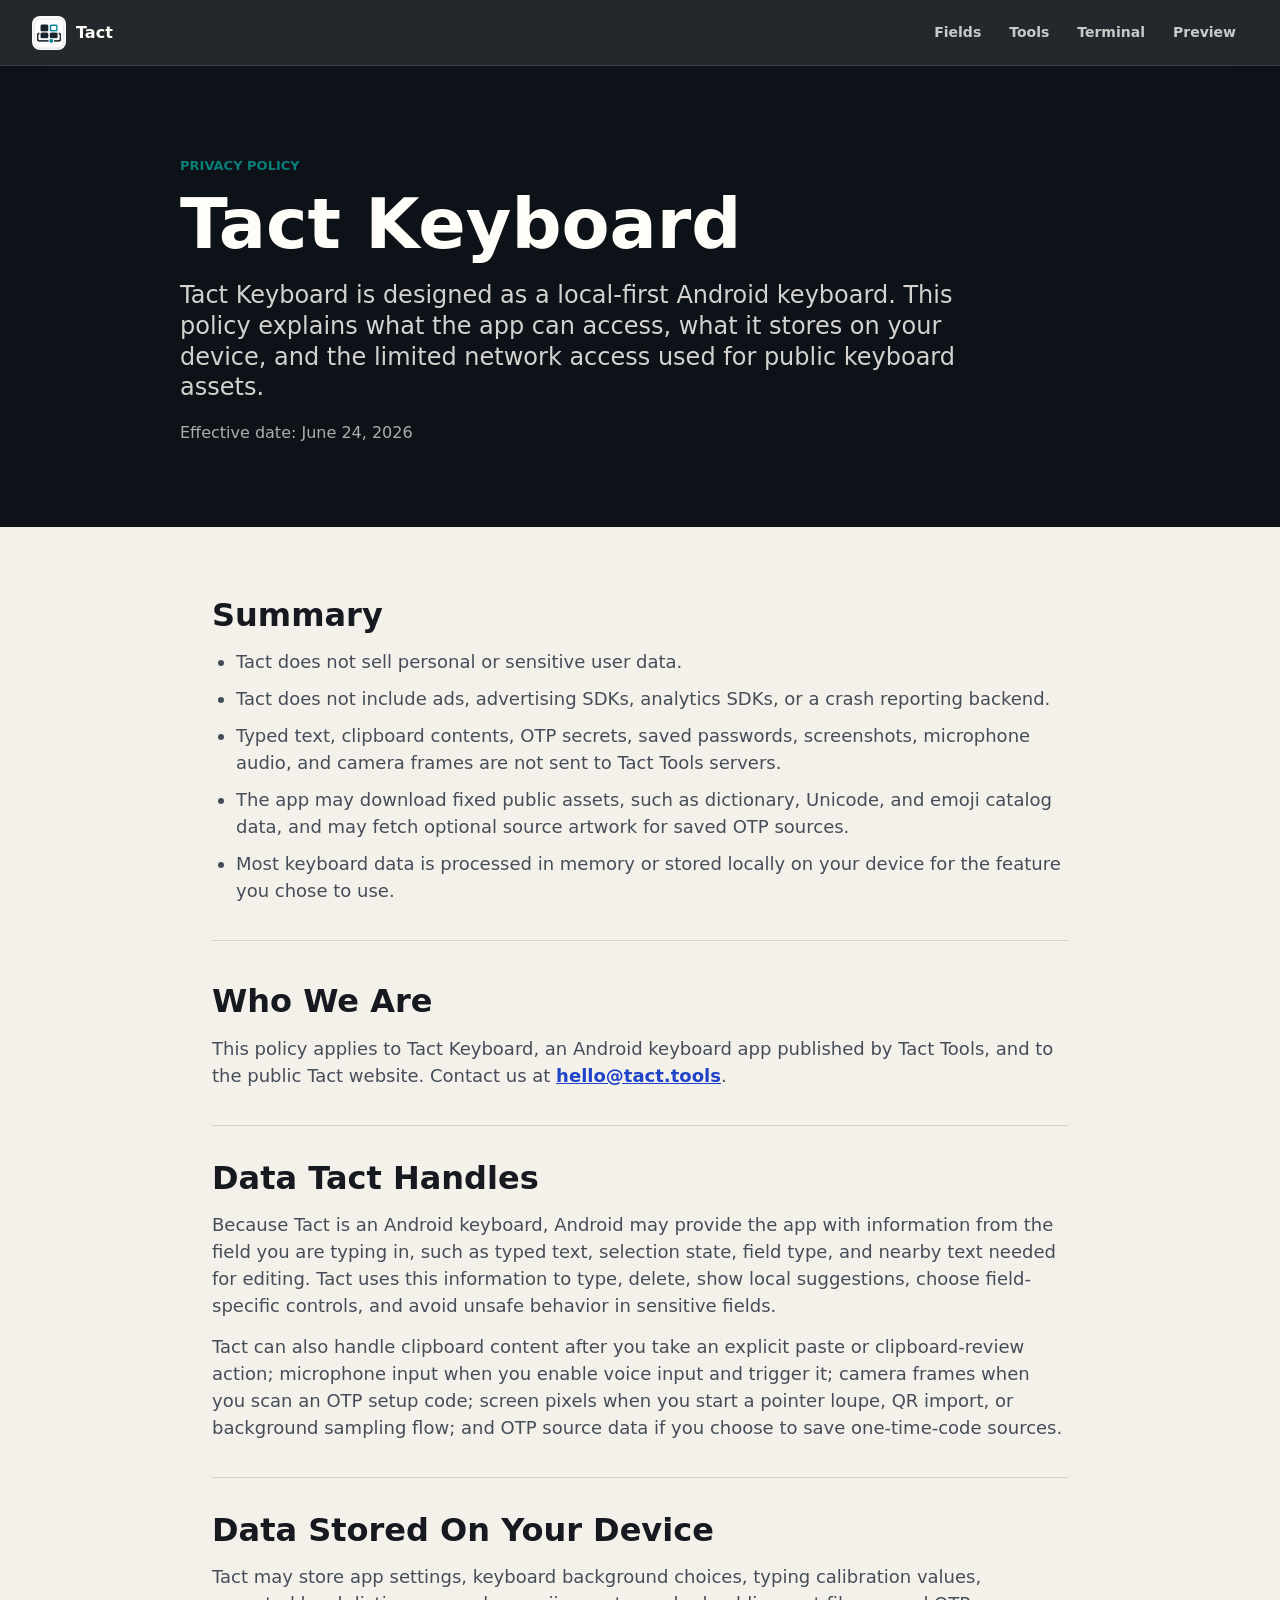
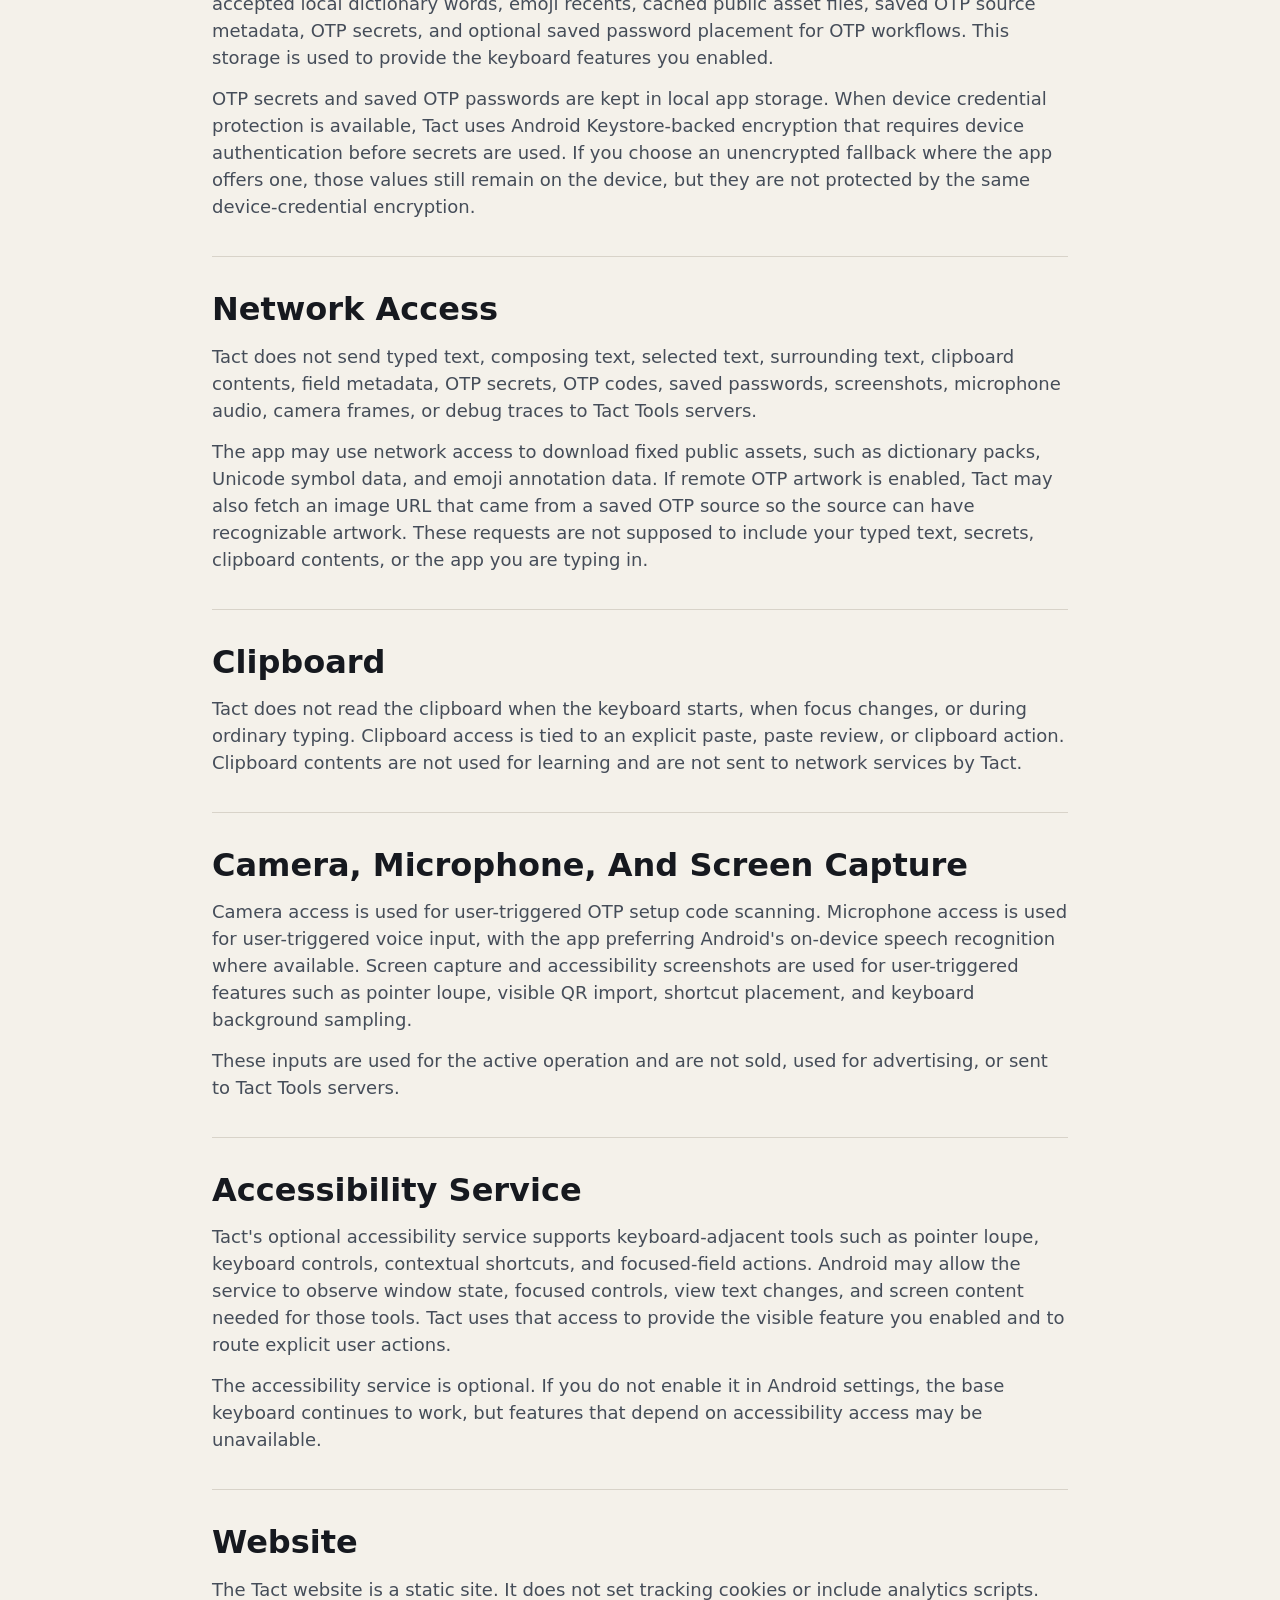
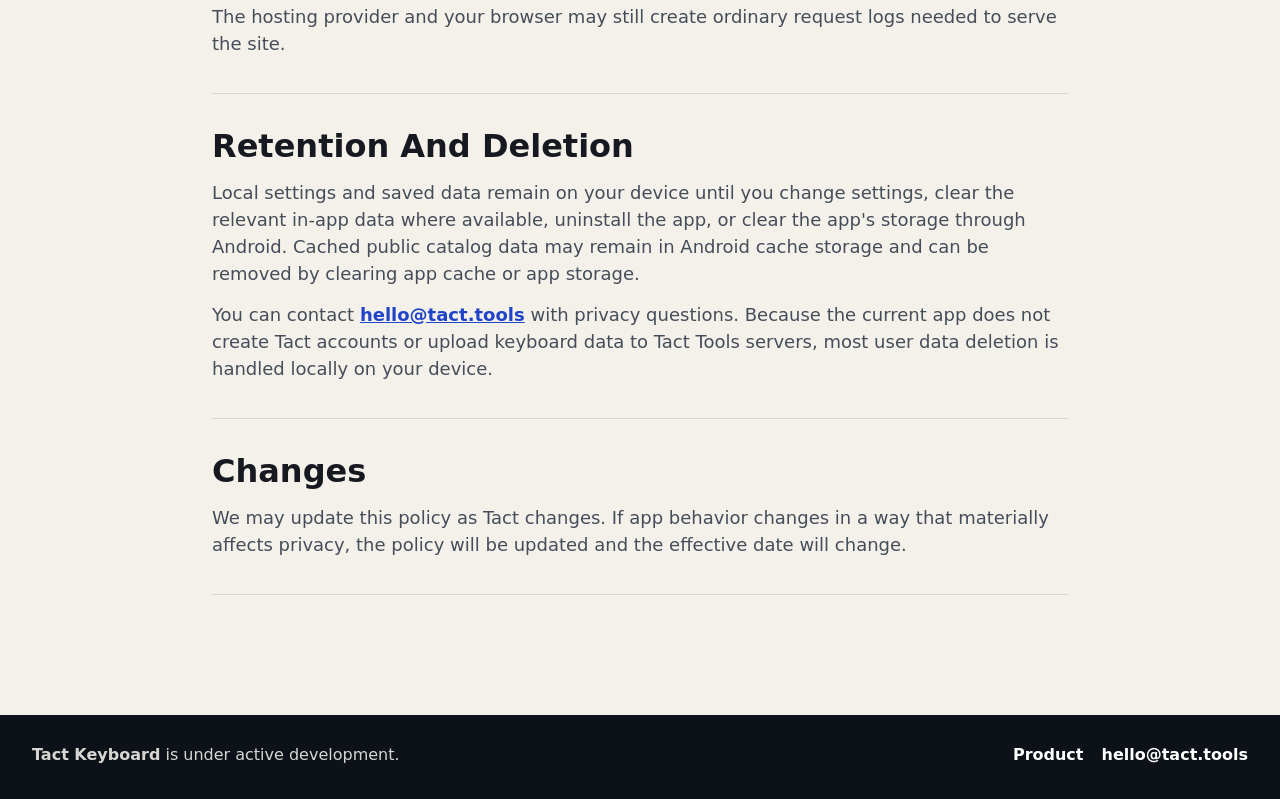
==== privacy/index.html @ fe8b51e0 "site: Add privacy policy" ====
<!doctype html>
<html lang="en">
<head>
  <meta charset="utf-8">
  <meta name="viewport" content="width=device-width, initial-scale=1">
  <meta name="description" content="Privacy Policy for Tact Keyboard, an Android keyboard by Tact Tools.">
  <meta property="og:title" content="Tact Keyboard Privacy Policy">
  <meta property="og:description" content="How Tact Keyboard handles typed text, clipboard data, OTP sources, screen capture, camera, microphone, and local settings.">
  <meta property="og:type" content="website">
  <meta property="og:url" content="https://tact.tools/privacy/">
  <title>Privacy Policy | Tact Keyboard</title>
  <link rel="icon" type="image/png" href="../assets/brand/tact-tools-icon.png">
  <link rel="stylesheet" href="../styles.css">
</head>
<body>
  <header class="site-nav" aria-label="Primary">
    <a class="brand" href="../" aria-label="Tact Keyboard home">
      <img class="brand-mark" src="../assets/brand/tact-tools-icon.png" alt="" aria-hidden="true">
      <span>Tact</span>
    </a>
    <nav aria-label="Sections">
      <a href="../#fields">Fields</a>
      <a href="../#tools">Tools</a>
      <a href="../#terminal">Terminal</a>
      <a href="../#preview">Preview</a>
    </nav>
  </header>

  <main class="policy-page">
    <section class="policy-hero" aria-labelledby="policy-title">
      <div class="policy-hero-copy">
        <p class="eyebrow">Privacy Policy</p>
        <h1 id="policy-title">Tact Keyboard</h1>
        <p class="policy-lede">Tact Keyboard is designed as a local-first Android keyboard. This policy explains what the app can access, what it stores on your device, and the limited network access used for public keyboard assets.</p>
        <p class="policy-meta">Effective date: June 24, 2026</p>
      </div>
    </section>

    <section class="policy-content" aria-label="Privacy details">
      <article class="policy-summary">
        <h2>Summary</h2>
        <ul>
          <li>Tact does not sell personal or sensitive user data.</li>
          <li>Tact does not include ads, advertising SDKs, analytics SDKs, or a crash reporting backend.</li>
          <li>Typed text, clipboard contents, OTP secrets, saved passwords, screenshots, microphone audio, and camera frames are not sent to Tact Tools servers.</li>
          <li>The app may download fixed public assets, such as dictionary, Unicode, and emoji catalog data, and may fetch optional source artwork for saved OTP sources.</li>
          <li>Most keyboard data is processed in memory or stored locally on your device for the feature you chose to use.</li>
        </ul>
      </article>

      <article class="policy-section">
        <h2>Who We Are</h2>
        <p>This policy applies to Tact Keyboard, an Android keyboard app published by Tact Tools, and to the public Tact website. Contact us at <a href="mailto:hello@tact.tools">hello@tact.tools</a>.</p>
      </article>

      <article class="policy-section">
        <h2>Data Tact Handles</h2>
        <p>Because Tact is an Android keyboard, Android may provide the app with information from the field you are typing in, such as typed text, selection state, field type, and nearby text needed for editing. Tact uses this information to type, delete, show local suggestions, choose field-specific controls, and avoid unsafe behavior in sensitive fields.</p>
        <p>Tact can also handle clipboard content after you take an explicit paste or clipboard-review action; microphone input when you enable voice input and trigger it; camera frames when you scan an OTP setup code; screen pixels when you start a pointer loupe, QR import, or background sampling flow; and OTP source data if you choose to save one-time-code sources.</p>
      </article>

      <article class="policy-section">
        <h2>Data Stored On Your Device</h2>
        <p>Tact may store app settings, keyboard background choices, typing calibration values, accepted local dictionary words, emoji recents, cached public asset files, saved OTP source metadata, OTP secrets, and optional saved password placement for OTP workflows. This storage is used to provide the keyboard features you enabled.</p>
        <p>OTP secrets and saved OTP passwords are kept in local app storage. When device credential protection is available, Tact uses Android Keystore-backed encryption that requires device authentication before secrets are used. If you choose an unencrypted fallback where the app offers one, those values still remain on the device, but they are not protected by the same device-credential encryption.</p>
      </article>

      <article class="policy-section">
        <h2>Network Access</h2>
        <p>Tact does not send typed text, composing text, selected text, surrounding text, clipboard contents, field metadata, OTP secrets, OTP codes, saved passwords, screenshots, microphone audio, camera frames, or debug traces to Tact Tools servers.</p>
        <p>The app may use network access to download fixed public assets, such as dictionary packs, Unicode symbol data, and emoji annotation data. If remote OTP artwork is enabled, Tact may also fetch an image URL that came from a saved OTP source so the source can have recognizable artwork. These requests are not supposed to include your typed text, secrets, clipboard contents, or the app you are typing in.</p>
      </article>

      <article class="policy-section">
        <h2>Clipboard</h2>
        <p>Tact does not read the clipboard when the keyboard starts, when focus changes, or during ordinary typing. Clipboard access is tied to an explicit paste, paste review, or clipboard action. Clipboard contents are not used for learning and are not sent to network services by Tact.</p>
      </article>

      <article class="policy-section">
        <h2>Camera, Microphone, And Screen Capture</h2>
        <p>Camera access is used for user-triggered OTP setup code scanning. Microphone access is used for user-triggered voice input, with the app preferring Android's on-device speech recognition where available. Screen capture and accessibility screenshots are used for user-triggered features such as pointer loupe, visible QR import, shortcut placement, and keyboard background sampling.</p>
        <p>These inputs are used for the active operation and are not sold, used for advertising, or sent to Tact Tools servers.</p>
      </article>

      <article class="policy-section">
        <h2>Accessibility Service</h2>
        <p>Tact's optional accessibility service supports keyboard-adjacent tools such as pointer loupe, keyboard controls, contextual shortcuts, and focused-field actions. Android may allow the service to observe window state, focused controls, view text changes, and screen content needed for those tools. Tact uses that access to provide the visible feature you enabled and to route explicit user actions.</p>
        <p>The accessibility service is optional. If you do not enable it in Android settings, the base keyboard continues to work, but features that depend on accessibility access may be unavailable.</p>
      </article>

      <article class="policy-section">
        <h2>Website</h2>
        <p>The Tact website is a static site. It does not set tracking cookies or include analytics scripts. The hosting provider and your browser may still create ordinary request logs needed to serve the site.</p>
      </article>

      <article class="policy-section">
        <h2>Retention And Deletion</h2>
        <p>Local settings and saved data remain on your device until you change settings, clear the relevant in-app data where available, uninstall the app, or clear the app's storage through Android. Cached public catalog data may remain in Android cache storage and can be removed by clearing app cache or app storage.</p>
        <p>You can contact <a href="mailto:hello@tact.tools">hello@tact.tools</a> with privacy questions. Because the current app does not create Tact accounts or upload keyboard data to Tact Tools servers, most user data deletion is handled locally on your device.</p>
      </article>

      <article class="policy-section">
        <h2>Changes</h2>
        <p>We may update this policy as Tact changes. If app behavior changes in a way that materially affects privacy, the policy will be updated and the effective date will change.</p>
      </article>
    </section>
  </main>

  <footer class="site-footer">
    <p><strong>Tact Keyboard</strong> is under active development.</p>
    <div class="footer-links">
      <a href="../">Product</a>
      <a href="mailto:hello@tact.tools">hello@tact.tools</a>
    </div>
  </footer>
</body>
</html>
---- styles.css ----
:root {
  --ink: #16191f;
  --ink-soft: #454d59;
  --muted: #697381;
  --paper: #f4f1ea;
  --paper-alt: #ebe7dd;
  --surface: #fffdf8;
  --surface-muted: #eef1f3;
  --line: #d8d3c9;
  --blue: #315fff;
  --blue-dark: #1f44c8;
  --teal: #087f78;
  --green: #247044;
  --amber: #b86b0f;
  --red: #b74335;
  --terminal: #0d1218;
  --terminal-soft: #16202a;
  --terminal-ink: #dbe7ef;
  --radius: 8px;
  --shadow: 0 28px 70px rgba(15, 20, 28, 0.22);
  --small-shadow: 0 12px 34px rgba(15, 20, 28, 0.14);
  --sans: Inter, ui-sans-serif, system-ui, -apple-system, BlinkMacSystemFont, "Segoe UI", sans-serif;
}

* {
  box-sizing: border-box;
}

html {
  scroll-behavior: smooth;
}

body {
  margin: 0;
  color: var(--ink);
  background: var(--paper);
  font-family: var(--sans);
  line-height: 1.5;
  overflow-x: hidden;
}

img {
  display: block;
  max-width: 100%;
}

a {
  color: inherit;
}

h1,
h2,
h3,
p {
  margin-top: 0;
}

h1,
h2,
h3 {
  line-height: 1.04;
  letter-spacing: 0;
}

h1 {
  margin-bottom: 24px;
  font-size: 92px;
  font-weight: 900;
}

h2 {
  margin-bottom: 20px;
  font-size: 58px;
  font-weight: 880;
}

h3 {
  margin-bottom: 10px;
  font-size: 21px;
  font-weight: 830;
}

p {
  color: var(--ink-soft);
}

.site-nav {
  position: sticky;
  top: 0;
  z-index: 30;
  min-height: 66px;
  display: flex;
  align-items: center;
  justify-content: space-between;
  gap: 22px;
  padding: 0 32px;
  color: #fffdf8;
  background: rgba(13, 18, 24, 0.9);
  border-bottom: 1px solid rgba(255, 255, 255, 0.12);
  backdrop-filter: blur(18px);
}

.brand,
.site-nav nav {
  display: flex;
  align-items: center;
}

.brand {
  gap: 10px;
  font-weight: 850;
  text-decoration: none;
}

.brand-mark {
  width: 34px;
  height: 34px;
  border-radius: var(--radius);
  object-fit: cover;
}

.site-nav nav {
  gap: 4px;
}

.site-nav nav a {
  min-height: 38px;
  display: inline-flex;
  align-items: center;
  padding: 0 12px;
  border-radius: var(--radius);
  color: rgba(255, 253, 248, 0.76);
  font-size: 14px;
  font-weight: 760;
  text-decoration: none;
}

.site-nav nav a:hover {
  color: #ffffff;
  background: rgba(255, 255, 255, 0.1);
}

.hero {
  min-height: min(720px, calc(100svh - 112px));
  position: relative;
  overflow: hidden;
  display: flex;
  align-items: center;
  padding: 78px 32px 82px;
  color: #fffdf8;
  background: var(--terminal);
}

.hero::before {
  content: "";
  position: absolute;
  inset: 0;
  z-index: 1;
  background:
    linear-gradient(90deg, rgba(13, 18, 24, 0.97) 0%, rgba(13, 18, 24, 0.88) 42%, rgba(13, 18, 24, 0.32) 100%),
    linear-gradient(0deg, rgba(13, 18, 24, 0.72) 0%, rgba(13, 18, 24, 0.08) 48%, rgba(13, 18, 24, 0.34) 100%);
}

.hero-media {
  position: absolute;
  inset: 0;
  z-index: 0;
  overflow: hidden;
}

.hero-shot {
  position: absolute;
  width: 320px;
  border-radius: var(--radius);
  box-shadow: var(--shadow);
}

.hero-shot-main {
  right: 8%;
  top: -74px;
  width: 395px;
  opacity: 0.98;
}

.hero-shot-terminal {
  right: 34%;
  bottom: -310px;
  width: 350px;
  opacity: 0.72;
}

.hero-shot-editor {
  right: -70px;
  bottom: -255px;
  width: 330px;
  opacity: 0.78;
}

.hero-copy {
  position: relative;
  z-index: 2;
  width: 100%;
  max-width: 760px;
  margin-left: max(0px, calc((100vw - 1180px) / 2));
}

.eyebrow {
  margin-bottom: 12px;
  color: var(--teal);
  font-size: 13px;
  font-weight: 850;
  letter-spacing: 0;
  text-transform: uppercase;
}

.hero .eyebrow,
.terminal-band .eyebrow {
  color: #72ded6;
}

.hero-lede {
  max-width: 680px;
  margin-bottom: 30px;
  color: rgba(255, 253, 248, 0.86);
  font-size: 30px;
  line-height: 1.2;
}

.hero-actions,
.preview-actions {
  display: flex;
  flex-wrap: wrap;
  gap: 12px;
}

.button {
  min-height: 48px;
  display: inline-flex;
  align-items: center;
  justify-content: center;
  padding: 0 18px;
  border-radius: var(--radius);
  font-weight: 820;
  text-decoration: none;
}

.button-primary {
  color: #ffffff;
  background: var(--blue);
}

.button-primary:hover {
  background: var(--blue-dark);
}

.button-secondary {
  color: #ffffff;
  background: rgba(255, 255, 255, 0.12);
  border: 1px solid rgba(255, 255, 255, 0.2);
}

.button-secondary:hover {
  background: rgba(255, 255, 255, 0.18);
}

.button-light {
  color: var(--ink);
  background: rgba(22, 25, 31, 0.06);
  border-color: rgba(22, 25, 31, 0.14);
}

.button-light:hover {
  background: rgba(22, 25, 31, 0.1);
}

.signal-strip {
  display: grid;
  grid-template-columns: repeat(4, minmax(0, 1fr));
  gap: 1px;
  border-top: 1px solid var(--line);
  border-bottom: 1px solid var(--line);
  background: var(--line);
}

.signal-strip div {
  min-height: 128px;
  padding: 24px 28px;
  background: var(--surface);
}

.signal-strip b {
  display: block;
  margin-bottom: 6px;
  font-size: 17px;
  letter-spacing: 0;
}

.signal-strip span {
  color: var(--ink-soft);
  font-size: 15px;
}

.section,
.terminal-band,
.preview-band,
.site-footer,
.policy-hero,
.policy-content {
  padding-right: 32px;
  padding-left: 32px;
}

.section {
  padding-top: 92px;
  padding-bottom: 96px;
}

.section-copy,
.surface-grid,
.tool-grid,
.privacy-grid,
.preview-band,
.site-footer {
  max-width: 1180px;
  margin-right: auto;
  margin-left: auto;
}

.section-copy {
  max-width: 820px;
  margin-bottom: 34px;
}

.section-copy-wide {
  max-width: 1000px;
}

.section-copy p {
  max-width: 720px;
  margin-bottom: 0;
  font-size: 19px;
}

.intro-section {
  background: var(--paper);
}

.surface-grid {
  display: grid;
  grid-template-columns: repeat(3, minmax(0, 1fr));
  gap: 18px;
}

.surface-card,
.tool-card,
.privacy-grid article {
  border: 1px solid var(--line);
  border-radius: var(--radius);
  background: var(--surface);
  box-shadow: var(--small-shadow);
  overflow: hidden;
}

.surface-card {
  display: grid;
  grid-template-rows: minmax(0, 1fr) auto;
}

.surface-card img {
  width: 100%;
  height: 620px;
  object-fit: cover;
  object-position: top center;
  background: #eef1f3;
}

.surface-card-dark {
  color: #f4f7f8;
  background: #101720;
  border-color: rgba(255, 255, 255, 0.1);
}

.surface-card > div,
.tool-card > div {
  padding: 22px;
}

.surface-card p,
.tool-card p,
.privacy-grid p {
  margin-bottom: 0;
}

.surface-card-dark p {
  color: rgba(244, 247, 248, 0.72);
}

.tools-section {
  background: var(--surface-muted);
}

.tool-grid {
  display: grid;
  grid-template-columns: repeat(2, minmax(0, 1fr));
  gap: 18px;
}

.tool-card img {
  width: 100%;
  height: 520px;
  object-fit: cover;
  object-position: center bottom;
  background: #e9ecef;
  border-bottom: 1px solid var(--line);
}

.tool-card-review img {
  object-position: center top;
}

.terminal-band {
  min-height: 720px;
  display: grid;
  grid-template-columns: minmax(0, 0.9fr) minmax(360px, 0.7fr);
  gap: 54px;
  align-items: center;
  padding-top: 80px;
  padding-bottom: 80px;
  color: #fffdf8;
  background: var(--terminal);
  overflow: hidden;
}

.terminal-copy {
  max-width: 720px;
  justify-self: end;
}

.terminal-copy p {
  max-width: 630px;
  color: rgba(255, 253, 248, 0.76);
  font-size: 20px;
}

.check-list {
  display: grid;
  gap: 12px;
  max-width: 650px;
  margin: 28px 0 0;
  padding: 0;
  list-style: none;
}

.check-list li {
  position: relative;
  padding-left: 26px;
  color: rgba(255, 253, 248, 0.84);
}

.check-list li::before {
  content: "";
  position: absolute;
  left: 0;
  top: 0.58em;
  width: 10px;
  height: 10px;
  border-radius: 50%;
  background: #54d17d;
}

.terminal-figure {
  margin: 0;
}

.terminal-figure img {
  width: 100%;
  max-width: 420px;
  max-height: 780px;
  object-fit: cover;
  object-position: top center;
  border-radius: var(--radius);
  box-shadow: 0 28px 80px rgba(0, 0, 0, 0.42);
}

.privacy-section {
  background: var(--paper);
}

.privacy-grid {
  display: grid;
  grid-template-columns: repeat(4, minmax(0, 1fr));
  gap: 14px;
}

.privacy-grid article {
  padding: 22px;
}

.privacy-grid article:nth-child(1) {
  border-top: 4px solid var(--green);
}

.privacy-grid article:nth-child(2) {
  border-top: 4px solid var(--red);
}

.privacy-grid article:nth-child(3) {
  border-top: 4px solid var(--amber);
}

.privacy-grid article:nth-child(4) {
  border-top: 4px solid var(--blue);
}

.preview-band {
  display: grid;
  grid-template-columns: minmax(0, 1fr) auto;
  gap: 36px;
  align-items: center;
  padding-top: 72px;
  padding-bottom: 76px;
  border-top: 1px solid var(--line);
}

.preview-band h2 {
  font-size: 44px;
}

.preview-band p {
  max-width: 740px;
  margin-bottom: 0;
  font-size: 18px;
}

.site-footer {
  max-width: none;
  display: flex;
  align-items: center;
  justify-content: space-between;
  gap: 18px;
  padding-top: 28px;
  padding-bottom: 32px;
  color: rgba(255, 253, 248, 0.84);
  background: var(--terminal);
}

.site-footer p {
  margin-bottom: 0;
  color: rgba(255, 253, 248, 0.84);
}

.site-footer a {
  color: #ffffff;
  font-weight: 780;
  text-decoration: none;
}

.footer-links {
  display: flex;
  flex-wrap: wrap;
  gap: 18px;
}

.policy-page {
  background: var(--paper);
}

.policy-hero {
  padding-top: 90px;
  padding-bottom: 82px;
  color: #fffdf8;
  background: var(--terminal);
}

.policy-hero-copy,
.policy-content {
  max-width: 920px;
  margin-right: auto;
  margin-left: auto;
}

.policy-hero h1 {
  margin-bottom: 20px;
  font-size: 70px;
}

.policy-lede {
  max-width: 820px;
  margin-bottom: 18px;
  color: rgba(255, 253, 248, 0.82);
  font-size: 24px;
  line-height: 1.28;
}

.policy-meta {
  margin-bottom: 0;
  color: rgba(255, 253, 248, 0.66);
  font-size: 16px;
}

.policy-content {
  padding-top: 72px;
  padding-bottom: 84px;
}

.policy-summary,
.policy-section {
  padding-bottom: 36px;
  border-bottom: 1px solid var(--line);
}

.policy-summary {
  margin-bottom: 44px;
}

.policy-section {
  margin-bottom: 36px;
}

.policy-summary h2,
.policy-section h2 {
  margin-bottom: 16px;
  font-size: 32px;
}

.policy-summary ul {
  display: grid;
  gap: 10px;
  margin: 0;
  padding-left: 24px;
}

.policy-summary li,
.policy-section p {
  color: var(--ink-soft);
  font-size: 18px;
}

.policy-section p {
  margin-bottom: 14px;
}

.policy-section p:last-child {
  margin-bottom: 0;
}

.policy-section a {
  color: var(--blue-dark);
  font-weight: 760;
}

@media (max-width: 1040px) {
  h1 {
    font-size: 74px;
  }

  h2 {
    font-size: 46px;
  }

  .hero {
    min-height: 760px;
    align-items: flex-start;
  }

  .hero-copy {
    margin-left: 0;
  }

  .hero-shot-main {
    right: 16px;
    top: 290px;
    width: 310px;
  }

  .hero-shot-terminal {
    right: 250px;
    bottom: -220px;
    width: 280px;
  }

  .hero-shot-editor {
    right: -100px;
    bottom: -210px;
    width: 270px;
  }

  .signal-strip,
  .privacy-grid {
    grid-template-columns: repeat(2, minmax(0, 1fr));
  }

  .surface-grid,
  .tool-grid {
    grid-template-columns: repeat(2, minmax(0, 1fr));
  }

  .tool-card img {
    height: 460px;
  }

  .terminal-band {
    grid-template-columns: 1fr;
  }

  .terminal-copy,
  .terminal-figure {
    justify-self: center;
    width: 100%;
    max-width: 720px;
  }

  .terminal-figure img {
    width: 360px;
  }

  .preview-band {
    grid-template-columns: 1fr;
  }
}

@media (max-width: 720px) {
  .site-nav {
    min-height: 60px;
    padding: 0 16px;
  }

  .site-nav nav {
    display: none;
  }

  h1 {
    font-size: 44px;
  }

  h2,
  .preview-band h2 {
    font-size: 34px;
  }

  h3 {
    font-size: 19px;
  }

  .hero {
    min-height: 720px;
    padding: 56px 18px 60px;
  }

  .hero-copy {
    max-width: calc(100vw - 36px);
  }

  .hero-lede {
    font-size: 20px;
  }

  .hero-shot-main {
    top: 382px;
    right: 18px;
    width: 222px;
  }

  .hero-shot-terminal {
    right: 152px;
    bottom: -120px;
    width: 196px;
  }

  .hero-shot-editor {
    right: -104px;
    bottom: -112px;
    width: 210px;
  }

  .button {
    width: 100%;
  }

  .signal-strip,
  .surface-grid,
  .tool-grid,
  .privacy-grid {
    grid-template-columns: 1fr;
  }

  .signal-strip div {
    min-height: 104px;
    padding: 20px;
  }

  .section,
  .terminal-band,
  .preview-band,
  .site-footer,
  .policy-hero,
  .policy-content {
    padding-right: 18px;
    padding-left: 18px;
  }

  .section {
    padding-top: 64px;
    padding-bottom: 68px;
  }

  .section-copy p,
  .preview-band p,
  .terminal-copy p {
    font-size: 17px;
  }

  .surface-card img {
    height: 520px;
  }

  .tool-card img {
    height: 340px;
  }

  .terminal-band {
    min-height: 0;
    padding-top: 64px;
    padding-bottom: 64px;
  }

  .terminal-figure img {
    width: 100%;
    max-height: 620px;
  }

  .site-footer {
    display: grid;
  }

  .policy-hero {
    padding-top: 64px;
    padding-bottom: 58px;
  }

  .policy-hero h1 {
    font-size: 42px;
  }

  .policy-lede {
    font-size: 19px;
  }

  .policy-content {
    padding-top: 54px;
    padding-bottom: 60px;
  }

  .policy-summary h2,
  .policy-section h2 {
    font-size: 27px;
  }

  .policy-summary li,
  .policy-section p {
    font-size: 16px;
  }
}

@media (max-width: 420px) {
  h1 {
    font-size: 40px;
  }

  h2,
  .preview-band h2 {
    font-size: 30px;
  }

  .hero {
    min-height: 690px;
  }

  .hero-shot-main {
    top: 396px;
    width: 198px;
  }

  .hero-shot-terminal {
    right: 132px;
    bottom: -98px;
    width: 176px;
  }

  .surface-card img {
    height: 460px;
  }
}
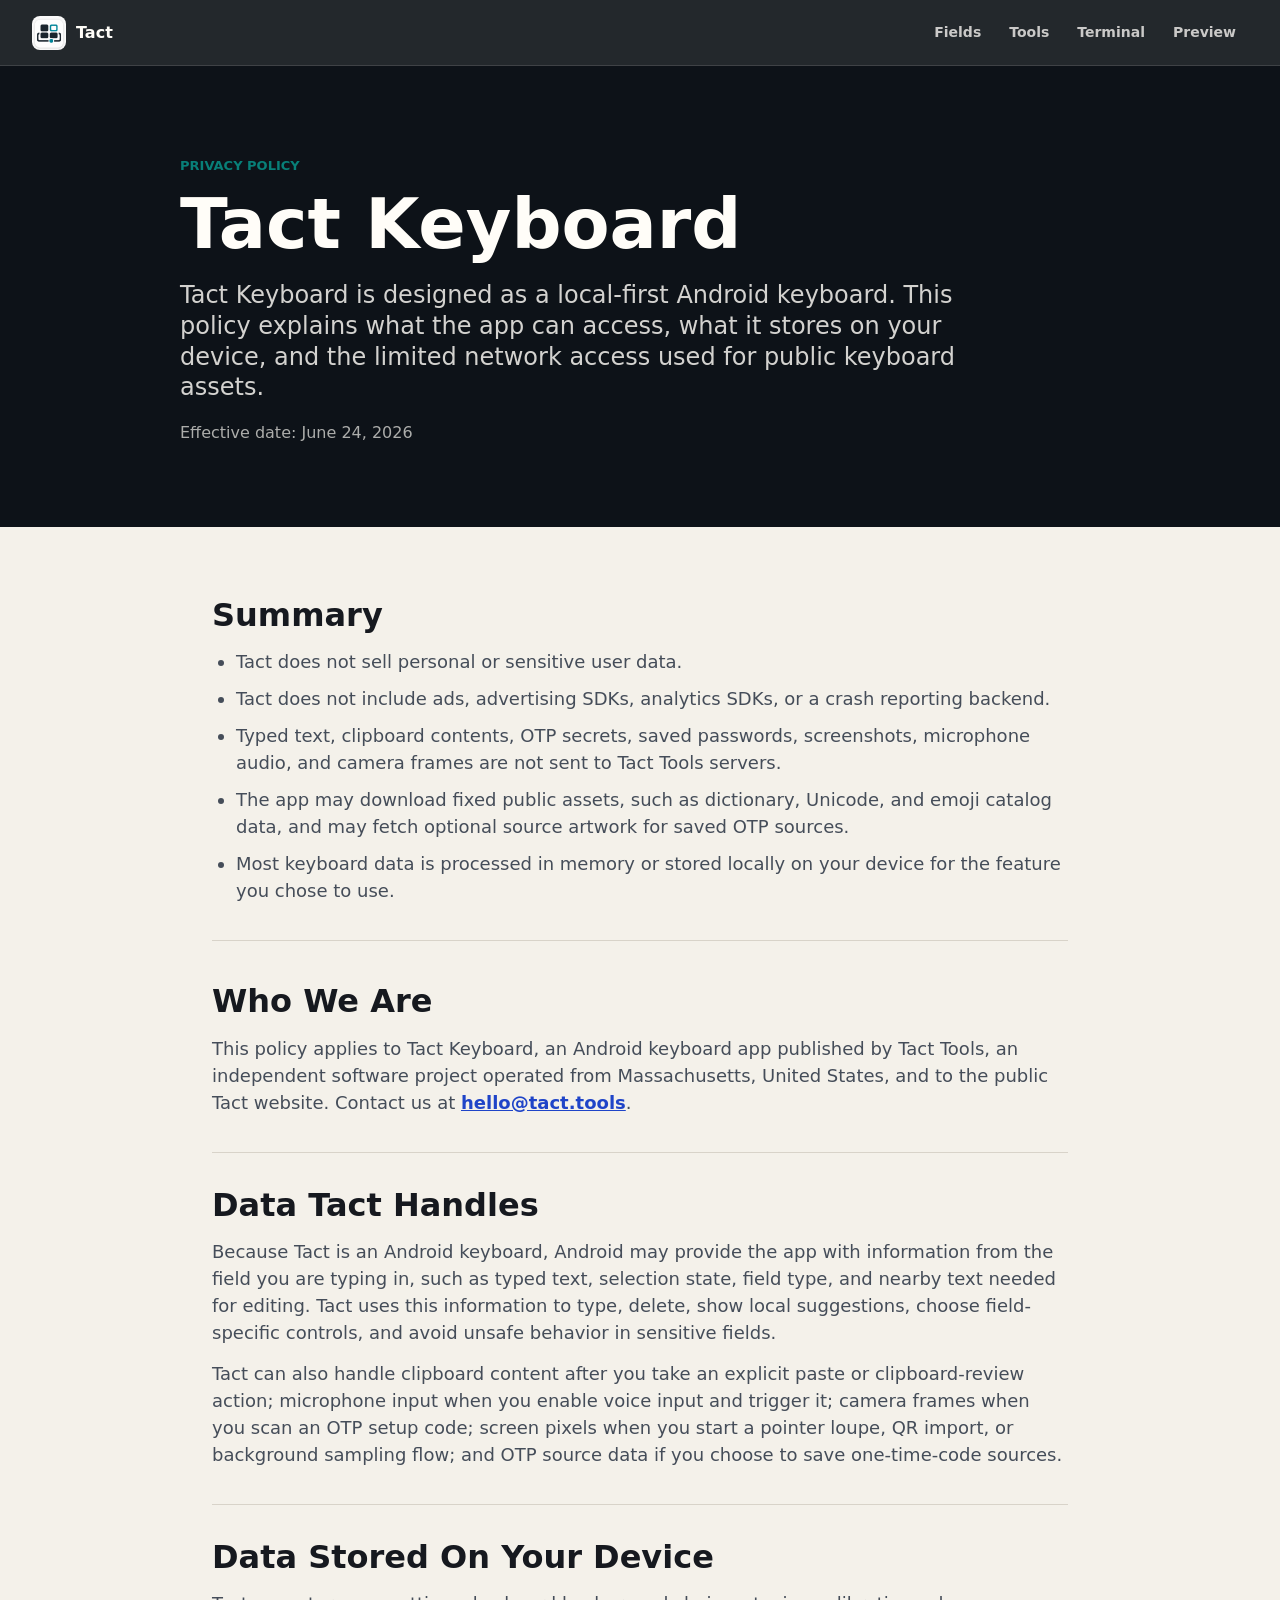
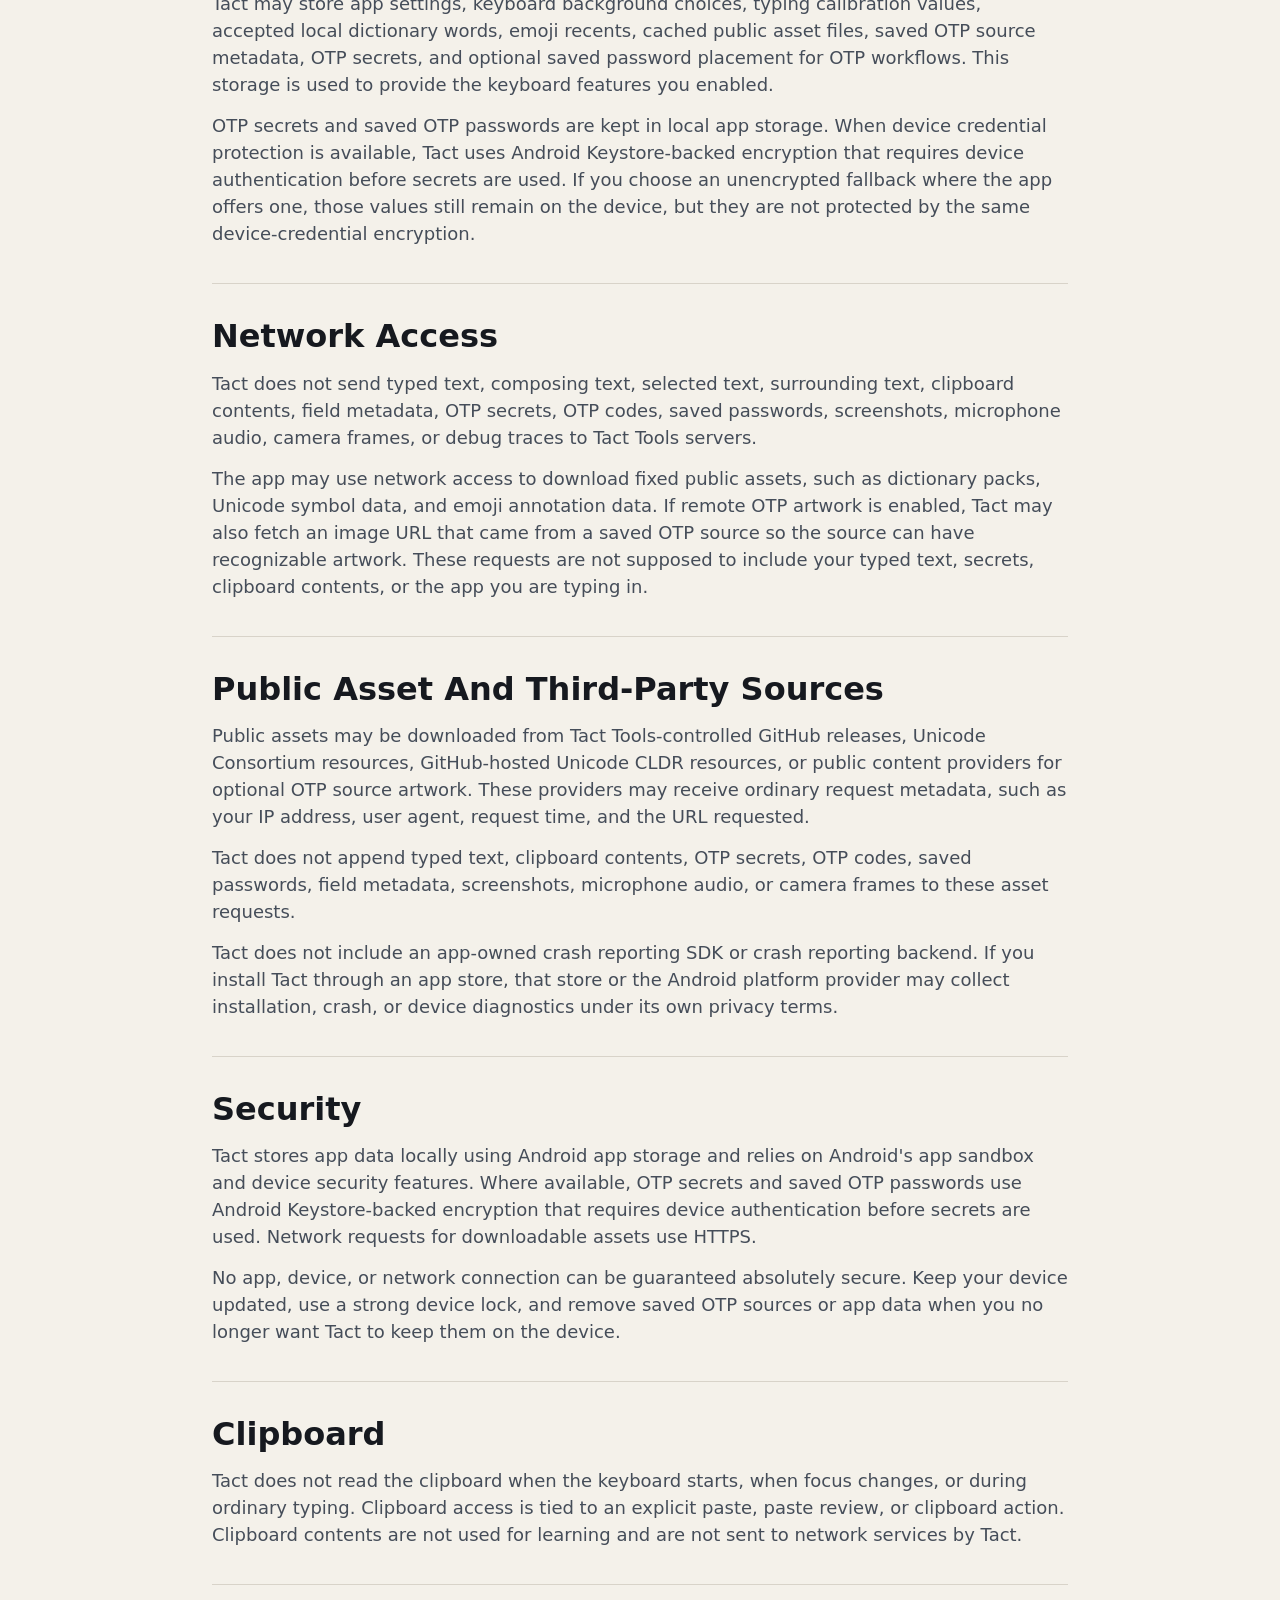
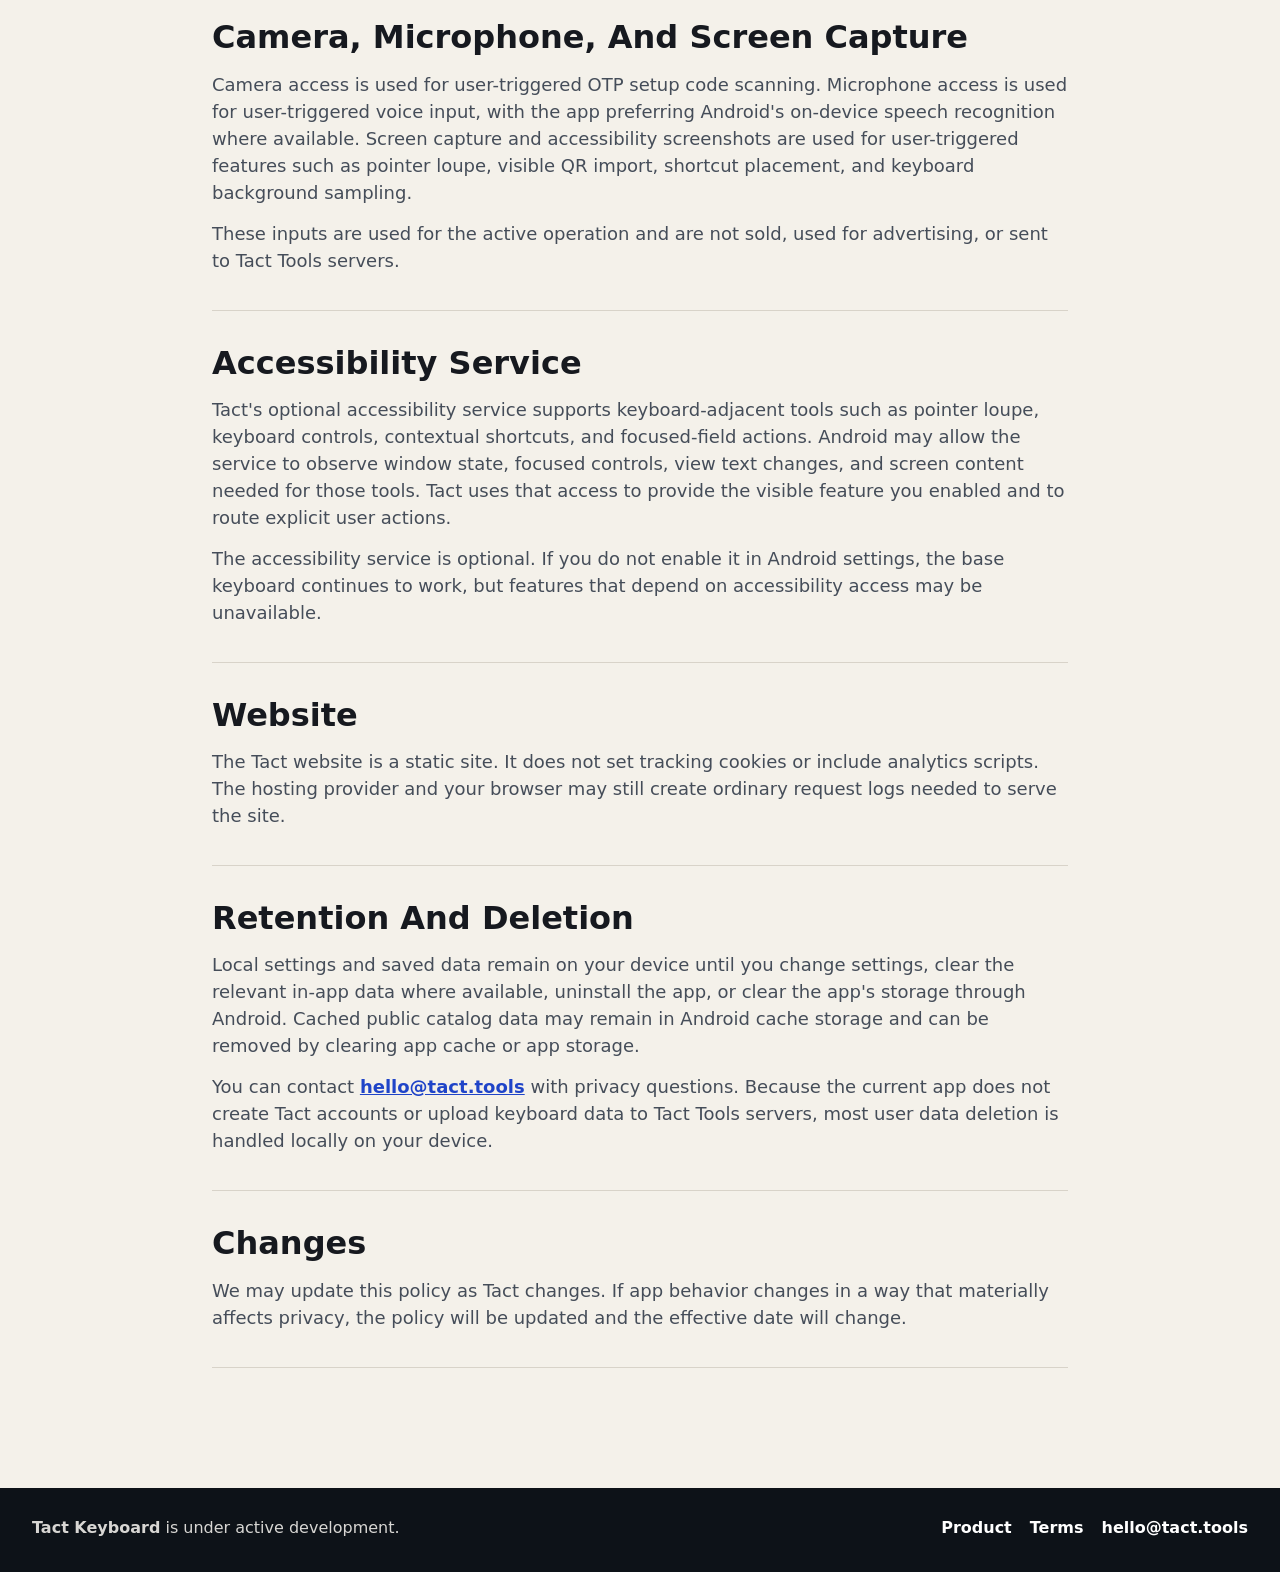
==== commit e1fb16be: "site: Add terms and tighten privacy policy" ====
--- a/privacy/index.html
+++ b/privacy/index.html
@@ -50,7 +50,7 @@
 
       <article class="policy-section">
         <h2>Who We Are</h2>
-        <p>This policy applies to Tact Keyboard, an Android keyboard app published by Tact Tools, and to the public Tact website. Contact us at <a href="mailto:hello@tact.tools">hello@tact.tools</a>.</p>
+        <p>This policy applies to Tact Keyboard, an Android keyboard app published by Tact Tools, an independent software project operated from Massachusetts, United States, and to the public Tact website. Contact us at <a href="mailto:hello@tact.tools">hello@tact.tools</a>.</p>
       </article>
 
       <article class="policy-section">
@@ -69,6 +69,19 @@
         <h2>Network Access</h2>
         <p>Tact does not send typed text, composing text, selected text, surrounding text, clipboard contents, field metadata, OTP secrets, OTP codes, saved passwords, screenshots, microphone audio, camera frames, or debug traces to Tact Tools servers.</p>
         <p>The app may use network access to download fixed public assets, such as dictionary packs, Unicode symbol data, and emoji annotation data. If remote OTP artwork is enabled, Tact may also fetch an image URL that came from a saved OTP source so the source can have recognizable artwork. These requests are not supposed to include your typed text, secrets, clipboard contents, or the app you are typing in.</p>
+      </article>
+
+      <article class="policy-section">
+        <h2>Public Asset And Third-Party Sources</h2>
+        <p>Public assets may be downloaded from Tact Tools-controlled GitHub releases, Unicode Consortium resources, GitHub-hosted Unicode CLDR resources, or public content providers for optional OTP source artwork. These providers may receive ordinary request metadata, such as your IP address, user agent, request time, and the URL requested.</p>
+        <p>Tact does not append typed text, clipboard contents, OTP secrets, OTP codes, saved passwords, field metadata, screenshots, microphone audio, or camera frames to these asset requests.</p>
+        <p>Tact does not include an app-owned crash reporting SDK or crash reporting backend. If you install Tact through an app store, that store or the Android platform provider may collect installation, crash, or device diagnostics under its own privacy terms.</p>
+      </article>
+
+      <article class="policy-section">
+        <h2>Security</h2>
+        <p>Tact stores app data locally using Android app storage and relies on Android's app sandbox and device security features. Where available, OTP secrets and saved OTP passwords use Android Keystore-backed encryption that requires device authentication before secrets are used. Network requests for downloadable assets use HTTPS.</p>
+        <p>No app, device, or network connection can be guaranteed absolutely secure. Keep your device updated, use a strong device lock, and remove saved OTP sources or app data when you no longer want Tact to keep them on the device.</p>
       </article>
 
       <article class="policy-section">
@@ -110,6 +123,7 @@
     <p><strong>Tact Keyboard</strong> is under active development.</p>
     <div class="footer-links">
       <a href="../">Product</a>
+      <a href="../terms/">Terms</a>
       <a href="mailto:hello@tact.tools">hello@tact.tools</a>
     </div>
   </footer>
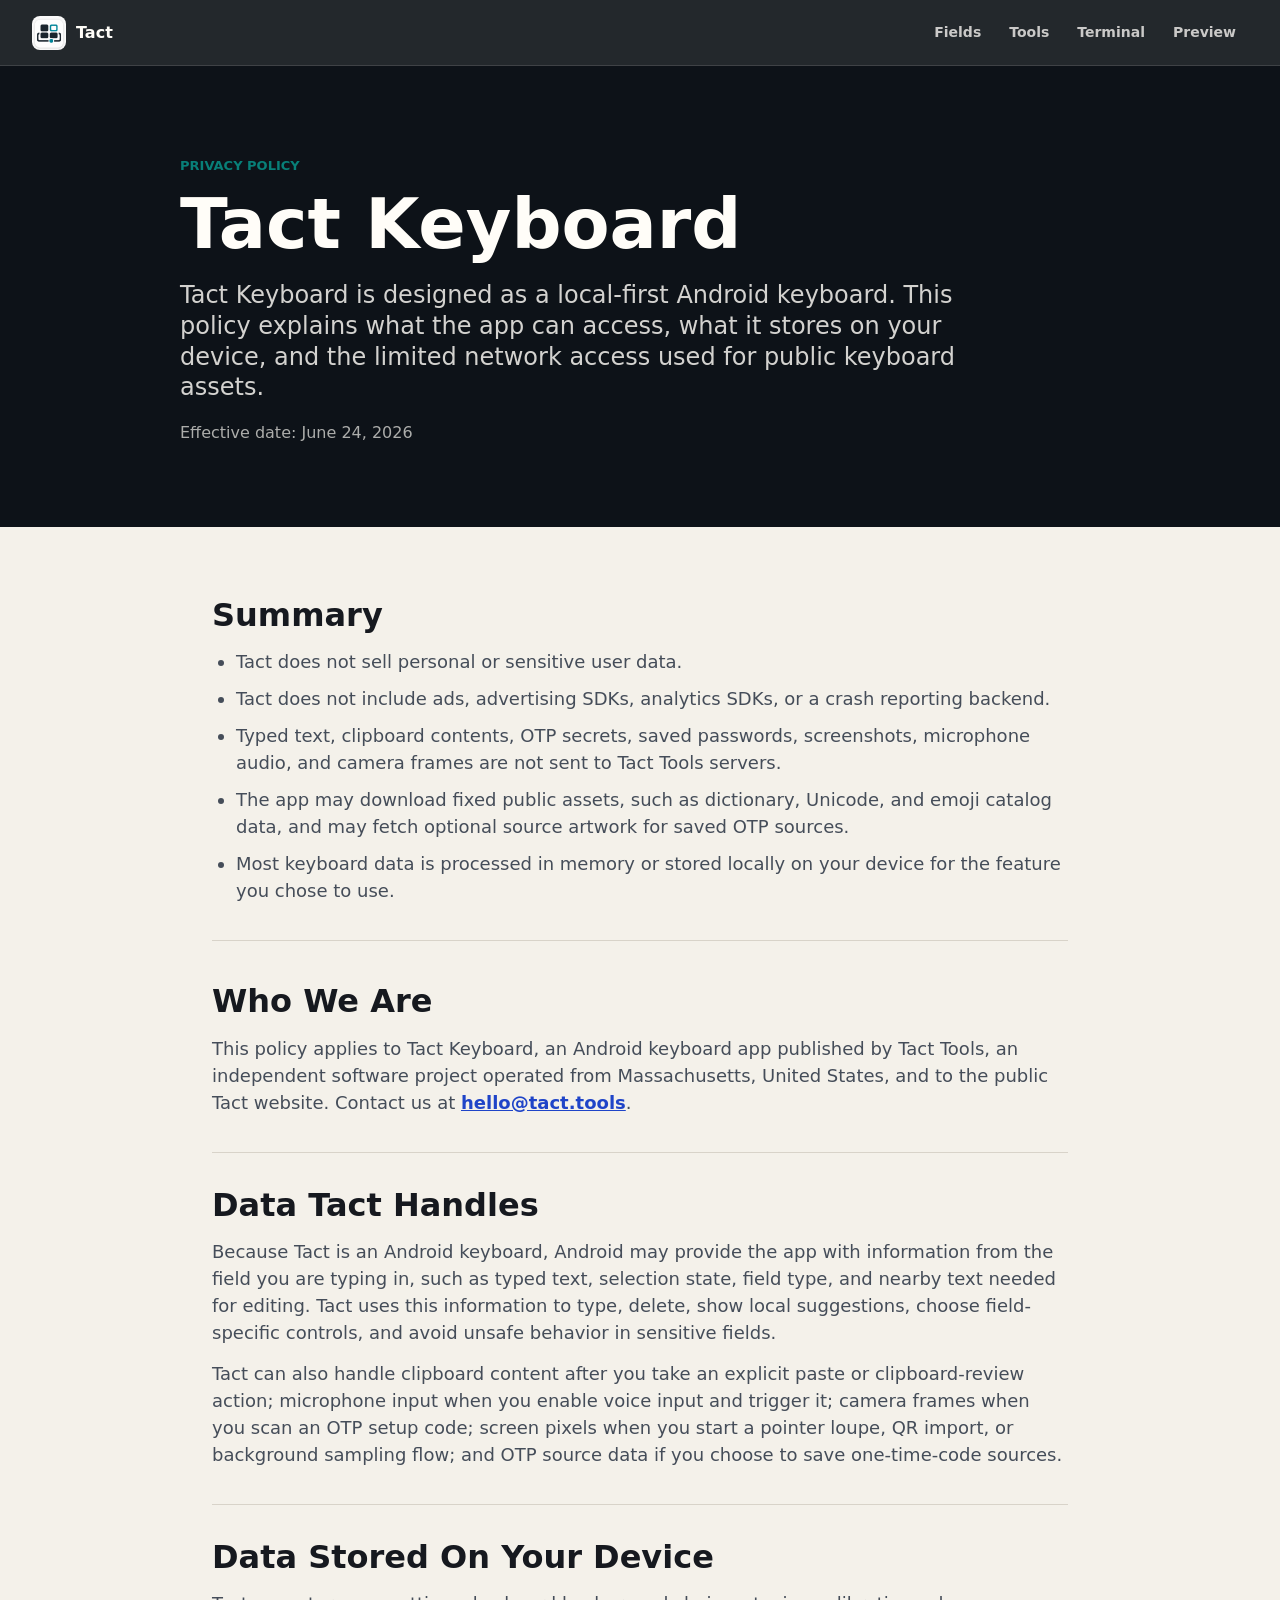
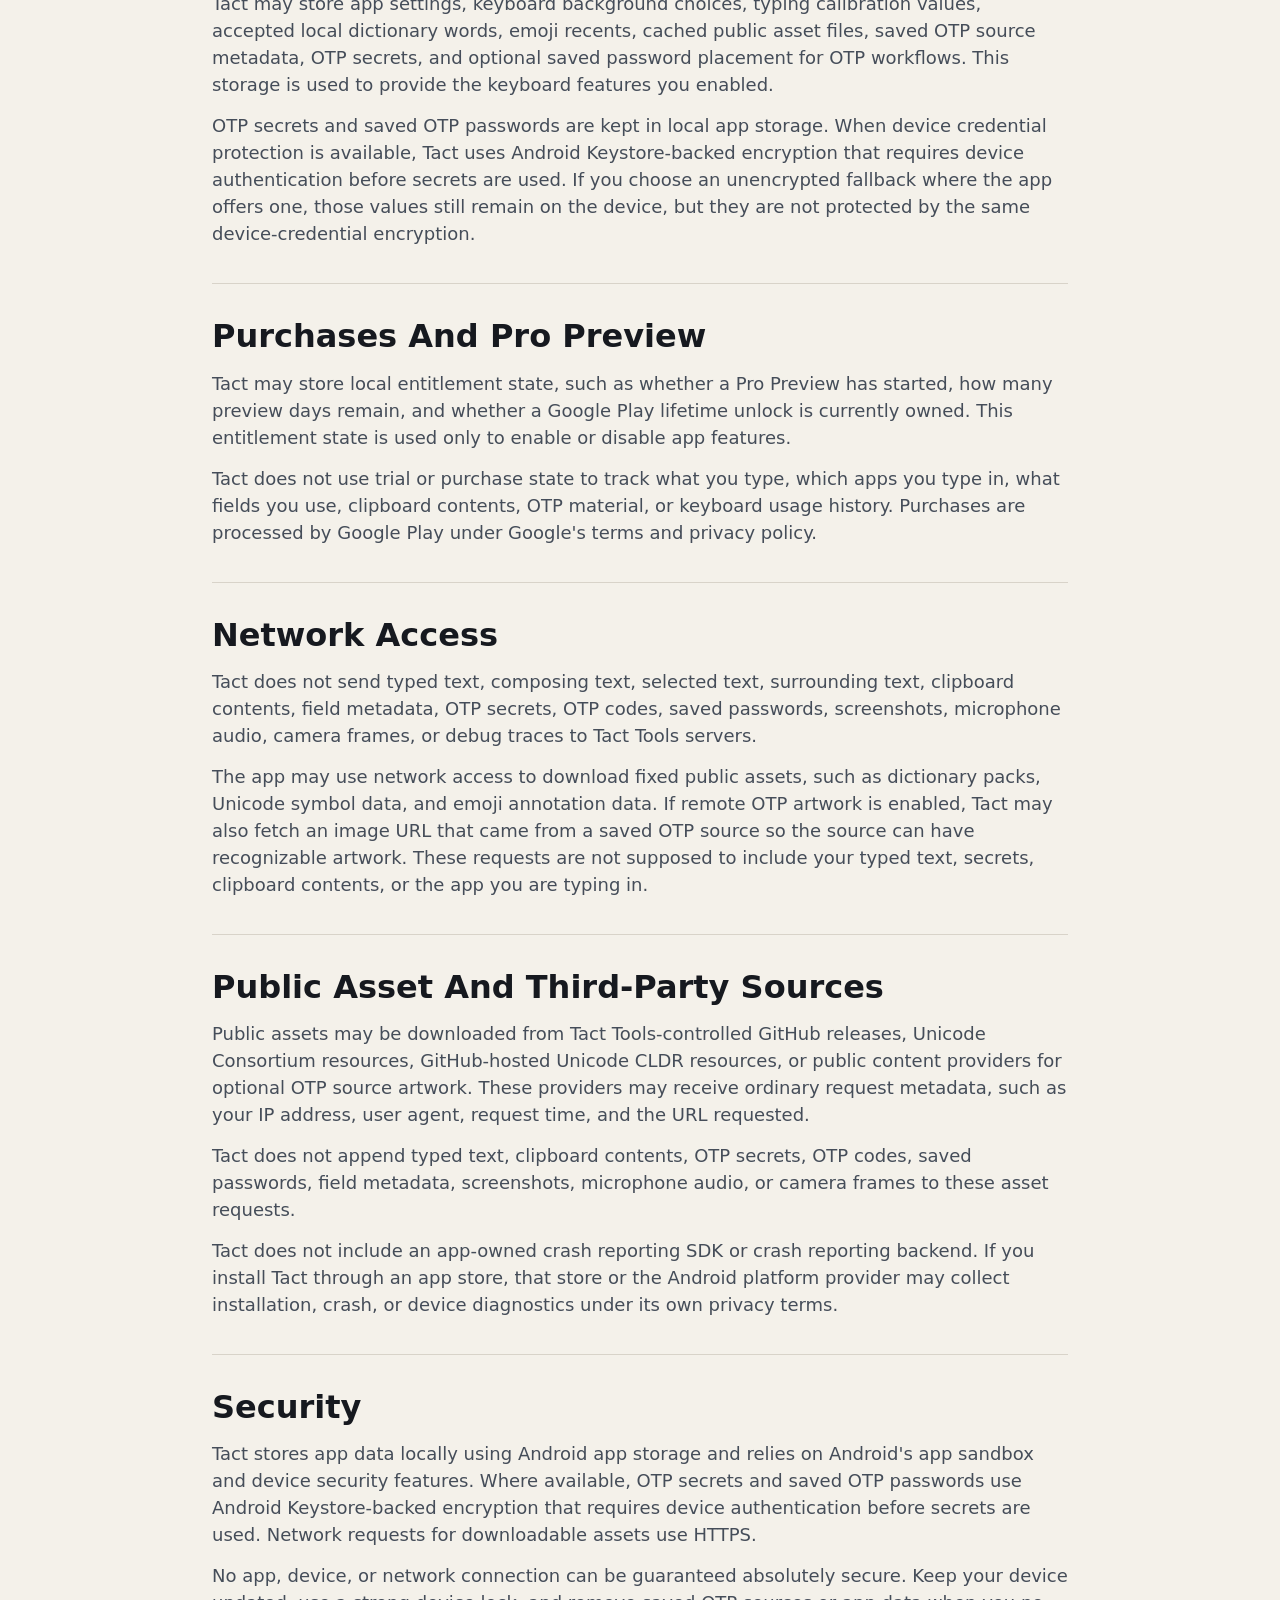
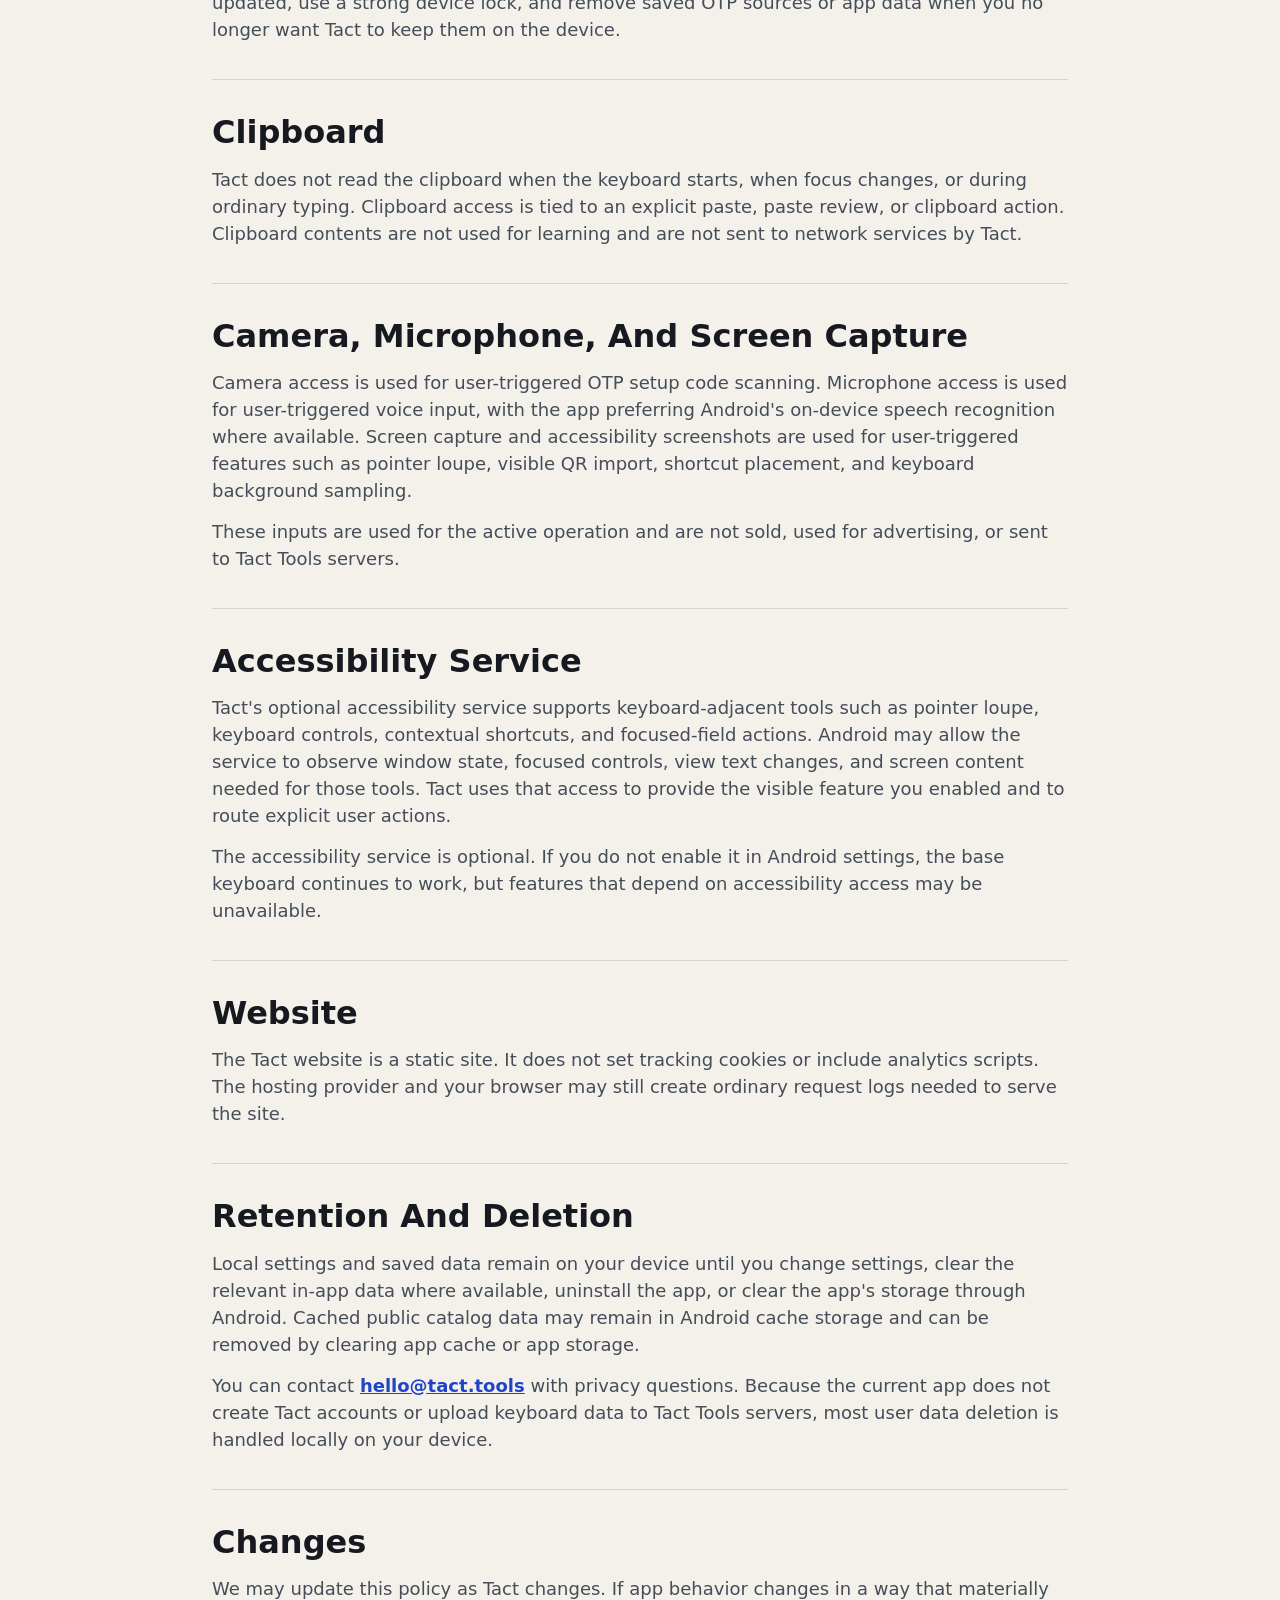
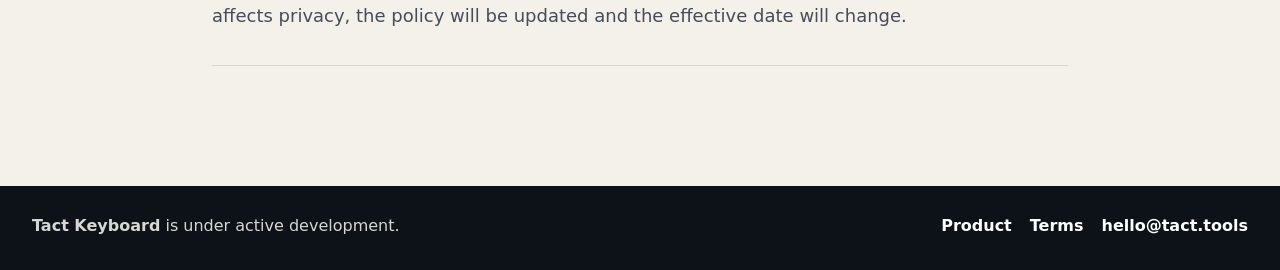
==== commit 45e7f2fe: "site: Document purchase entitlement privacy" ====
--- a/privacy/index.html
+++ b/privacy/index.html
@@ -66,6 +66,12 @@
       </article>
 
       <article class="policy-section">
+        <h2>Purchases And Pro Preview</h2>
+        <p>Tact may store local entitlement state, such as whether a Pro Preview has started, how many preview days remain, and whether a Google Play lifetime unlock is currently owned. This entitlement state is used only to enable or disable app features.</p>
+        <p>Tact does not use trial or purchase state to track what you type, which apps you type in, what fields you use, clipboard contents, OTP material, or keyboard usage history. Purchases are processed by Google Play under Google's terms and privacy policy.</p>
+      </article>
+
+      <article class="policy-section">
         <h2>Network Access</h2>
         <p>Tact does not send typed text, composing text, selected text, surrounding text, clipboard contents, field metadata, OTP secrets, OTP codes, saved passwords, screenshots, microphone audio, camera frames, or debug traces to Tact Tools servers.</p>
         <p>The app may use network access to download fixed public assets, such as dictionary packs, Unicode symbol data, and emoji annotation data. If remote OTP artwork is enabled, Tact may also fetch an image URL that came from a saved OTP source so the source can have recognizable artwork. These requests are not supposed to include your typed text, secrets, clipboard contents, or the app you are typing in.</p>
--- a/styles.css
+++ b/styles.css
@@ -200,6 +200,7 @@
   position: relative;
   z-index: 2;
   width: 100%;
+  min-width: 0;
   max-width: 760px;
   margin-left: max(0px, calc((100vw - 1180px) / 2));
 }
@@ -231,6 +232,29 @@
   display: flex;
   flex-wrap: wrap;
   gap: 12px;
+}
+
+.trust-badges {
+  display: flex;
+  flex-wrap: wrap;
+  gap: 8px;
+  max-width: 760px;
+  margin: 22px 0 0;
+  padding: 0;
+  list-style: none;
+}
+
+.trust-badges li {
+  min-height: 34px;
+  display: inline-flex;
+  align-items: center;
+  padding: 0 12px;
+  border: 1px solid rgba(255, 255, 255, 0.18);
+  border-radius: var(--radius);
+  color: rgba(255, 253, 248, 0.86);
+  background: rgba(255, 255, 255, 0.09);
+  font-size: 13px;
+  font-weight: 760;
 }
 
 .button {
@@ -283,6 +307,7 @@
 }
 
 .signal-strip div {
+  min-width: 0;
   min-height: 128px;
   padding: 24px 28px;
   background: var(--surface);
@@ -319,6 +344,7 @@
 .surface-grid,
 .tool-grid,
 .privacy-grid,
+.permission-grid,
 .preview-band,
 .site-footer {
   max-width: 1180px;
@@ -353,7 +379,9 @@
 
 .surface-card,
 .tool-card,
-.privacy-grid article {
+.privacy-grid article,
+.permission-grid article {
+  min-width: 0;
   border: 1px solid var(--line);
   border-radius: var(--radius);
   background: var(--surface);
@@ -387,7 +415,8 @@
 
 .surface-card p,
 .tool-card p,
-.privacy-grid p {
+.privacy-grid p,
+.permission-grid p {
   margin-bottom: 0;
 }
 
@@ -512,6 +541,45 @@
   border-top: 4px solid var(--blue);
 }
 
+.permissions-section {
+  background: var(--surface-muted);
+}
+
+.permission-grid {
+  display: grid;
+  grid-template-columns: repeat(3, minmax(0, 1fr));
+  gap: 14px;
+}
+
+.permission-grid article {
+  min-height: 180px;
+  padding: 22px;
+}
+
+.permission-grid article:nth-child(1) {
+  border-top: 4px solid var(--blue);
+}
+
+.permission-grid article:nth-child(2) {
+  border-top: 4px solid var(--green);
+}
+
+.permission-grid article:nth-child(3) {
+  border-top: 4px solid var(--amber);
+}
+
+.permission-grid article:nth-child(4) {
+  border-top: 4px solid var(--teal);
+}
+
+.permission-grid article:nth-child(5) {
+  border-top: 4px solid var(--red);
+}
+
+.permission-grid article:nth-child(6) {
+  border-top: 4px solid var(--terminal-soft);
+}
+
 .preview-band {
   display: grid;
   grid-template-columns: minmax(0, 1fr) auto;
@@ -686,7 +754,8 @@
   }
 
   .signal-strip,
-  .privacy-grid {
+  .privacy-grid,
+  .permission-grid {
     grid-template-columns: repeat(2, minmax(0, 1fr));
   }
 
@@ -752,6 +821,7 @@
   }
 
   .hero-lede {
+    max-width: 100%;
     font-size: 20px;
   }
 
@@ -780,7 +850,8 @@
   .signal-strip,
   .surface-grid,
   .tool-grid,
-  .privacy-grid {
+  .privacy-grid,
+  .permission-grid {
     grid-template-columns: 1fr;
   }
 
